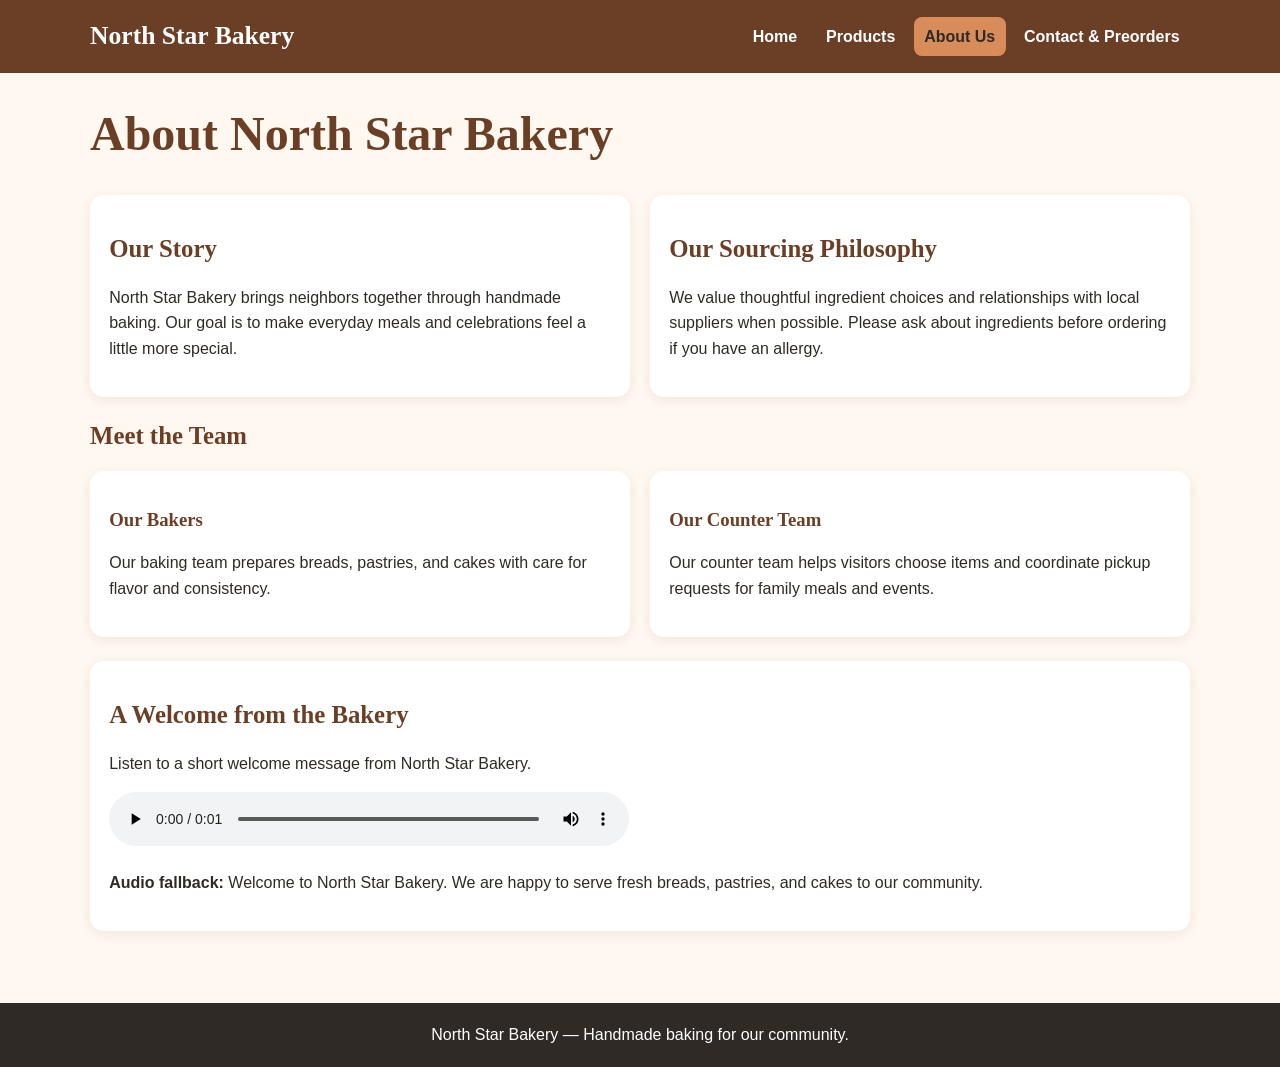
==== about.html @ ee26f446 "Add files via upload" ====
<!DOCTYPE html>
<html lang="en">
<head>
  <meta charset="UTF-8">
  <meta name="viewport" content="width=device-width, initial-scale=1">
  <title>About Us | North Star Bakery</title>
  <link rel="stylesheet" href="style.css">
</head>
<body>

<a class="skip-link" href="#main-content">Skip to main content</a>
<header class="site-header">
  <div class="header-inner">
    <p class="brand">North Star Bakery</p>
    <nav aria-label="Main navigation">
      <ul>
        <li><a href="index.html">Home</a></li>
<li><a href="products.html">Products</a></li>
<li><a href="about.html" aria-current="page">About Us</a></li>
<li><a href="contact.html">Contact & Preorders</a></li>
      </ul>
    </nav>
  </div>
</header>

<main id="main-content">
  <h1>About North Star Bakery</h1>

  <section class="two-column">
    <div class="card">
      <h2>Our Story</h2>
      <p>North Star Bakery brings neighbors together through handmade baking. Our goal is to make everyday meals and celebrations feel a little more special.</p>
    </div>
    <div class="card">
      <h2>Our Sourcing Philosophy</h2>
      <p>We value thoughtful ingredient choices and relationships with local suppliers when possible. Please ask about ingredients before ordering if you have an allergy.</p>
    </div>
  </section>

  <section>
    <h2>Meet the Team</h2>
    <div class="team-row">
      <article class="card">
        <h3>Our Bakers</h3>
        <p>Our baking team prepares breads, pastries, and cakes with care for flavor and consistency.</p>
      </article>
      <article class="card">
        <h3>Our Counter Team</h3>
        <p>Our counter team helps visitors choose items and coordinate pickup requests for family meals and events.</p>
      </article>
    </div>
  </section>

  <section class="card">
    <h2>A Welcome from the Bakery</h2>
    <p>Listen to a short welcome message from North Star Bakery.</p>
    <audio controls preload="metadata">
      <source src="media/bakery-welcome_c.mp3" type="audio/mpeg">
      Your browser does not support audio playback.
      <a href="media/bakery-welcome_c.mp3">Download the bakery welcome audio.</a>
    </audio>
    <p><strong>Audio fallback:</strong> Welcome to North Star Bakery. We are happy to serve fresh breads, pastries, and cakes to our community.</p>
  </section>
</main>

<footer class="site-footer">
  <p>North Star Bakery — Handmade baking for our community.</p>
</footer>

</body>
</html>
---- style.css ----
:root {
  --cream: #FFF8F0;
  --brown: #6B3E26;
  --peach: #D88C5A;
  --charcoal: #2F2A26;
}

* { box-sizing: border-box; }

html { scroll-behavior: smooth; }

body {
  margin: 0;
  background: var(--cream);
  color: var(--charcoal);
  font-family: Arial, Helvetica, sans-serif;
  line-height: 1.6;
}

img {
  max-width: 100%;
  height: auto;
  border-radius: 12px;
  display: block;
}

a { color: var(--brown); }

a:focus, button:focus, input:focus, select:focus, textarea:focus {
  outline: 3px solid var(--peach);
  outline-offset: 3px;
}

.skip-link {
  position: absolute;
  left: -9999px;
  top: 0;
  background: var(--charcoal);
  color: white;
  padding: .75rem 1rem;
  z-index: 1000;
}

.skip-link:focus { left: .75rem; top: .75rem; }

.site-header {
  background: var(--brown);
  color: white;
  padding: 1rem;
}

.header-inner {
  max-width: 1100px;
  margin: 0 auto;
  display: flex;
  flex-direction: column;
  gap: .8rem;
}

.brand {
  margin: 0;
  font-family: Georgia, "Times New Roman", serif;
  font-size: 1.6rem;
  font-weight: 700;
}

nav ul {
  list-style: none;
  margin: 0;
  padding: 0;
  display: flex;
  flex-direction: column;
  gap: .5rem;
}

nav a {
  color: white;
  text-decoration: none;
  font-weight: 700;
  padding: .4rem .65rem;
  border-radius: 8px;
  display: inline-block;
}

nav a:hover,
nav a[aria-current="page"] {
  background: var(--peach);
  color: var(--charcoal);
}

main {
  width: min(92%, 1100px);
  margin: 0 auto;
  padding: 2rem 0 3rem;
}

h1, h2, h3 {
  font-family: Georgia, "Times New Roman", serif;
  color: var(--brown);
  line-height: 1.2;
}

h1 { font-size: 2.2rem; margin-top: 0; }
h2 { font-size: 1.55rem; }

.hero,
.two-column,
.card-row,
.team-row {
  display: flex;
  flex-direction: column;
  gap: 1.25rem;
}

.hero {
  background: white;
  padding: 1.25rem;
  border-radius: 16px;
  border-left: 6px solid var(--peach);
  margin-bottom: 1.5rem;
}

.hero > * { flex: 1; }

section {
  margin: 1.5rem 0;
}

.card {
  background: white;
  padding: 1.2rem;
  border-radius: 14px;
  box-shadow: 0 3px 12px rgba(47, 42, 38, .08);
  flex: 1;
}

.cta {
  display: inline-block;
  background: var(--peach);
  color: var(--charcoal);
  text-decoration: none;
  font-weight: 700;
  padding: .7rem 1rem;
  border-radius: 10px;
  margin-top: .5rem;
}

figure { margin: 0; }
figcaption { margin-top: .5rem; font-size: .95rem; }

address { font-style: normal; }

form {
  background: white;
  padding: 1.25rem;
  border-radius: 14px;
}

fieldset {
  border: 2px solid var(--peach);
  border-radius: 10px;
  margin: 0 0 1rem;
  padding: 1rem;
}

legend {
  font-family: Georgia, "Times New Roman", serif;
  font-weight: 700;
  color: var(--brown);
}

label { font-weight: 700; }

input, select, textarea {
  width: 100%;
  max-width: 100%;
  padding: .7rem;
  border: 1px solid #8f8177;
  border-radius: 7px;
  font: inherit;
  margin-top: .25rem;
}

button {
  background: var(--brown);
  color: white;
  border: 0;
  border-radius: 9px;
  padding: .8rem 1.1rem;
  font: inherit;
  font-weight: 700;
  cursor: pointer;
}

button:hover { background: var(--charcoal); }

.notice {
  background: #fff;
  border-left: 5px solid var(--peach);
  padding: 1rem;
  border-radius: 8px;
}

.site-footer {
  background: var(--charcoal);
  color: white;
  padding: 1.2rem;
  text-align: center;
}

.site-footer p { margin: 0; }

audio { width: 100%; max-width: 520px; }

/* Larger-screen layout */
@media (min-width: 760px) {
  .header-inner {
    flex-direction: row;
    align-items: center;
    justify-content: space-between;
  }

  nav ul {
    flex-direction: row;
    flex-wrap: wrap;
  }

  .hero,
  .two-column,
  .card-row,
  .team-row {
    flex-direction: row;
    align-items: flex-start;
  }

  .hero { padding: 2rem; }
  h1 { font-size: 3rem; }
}
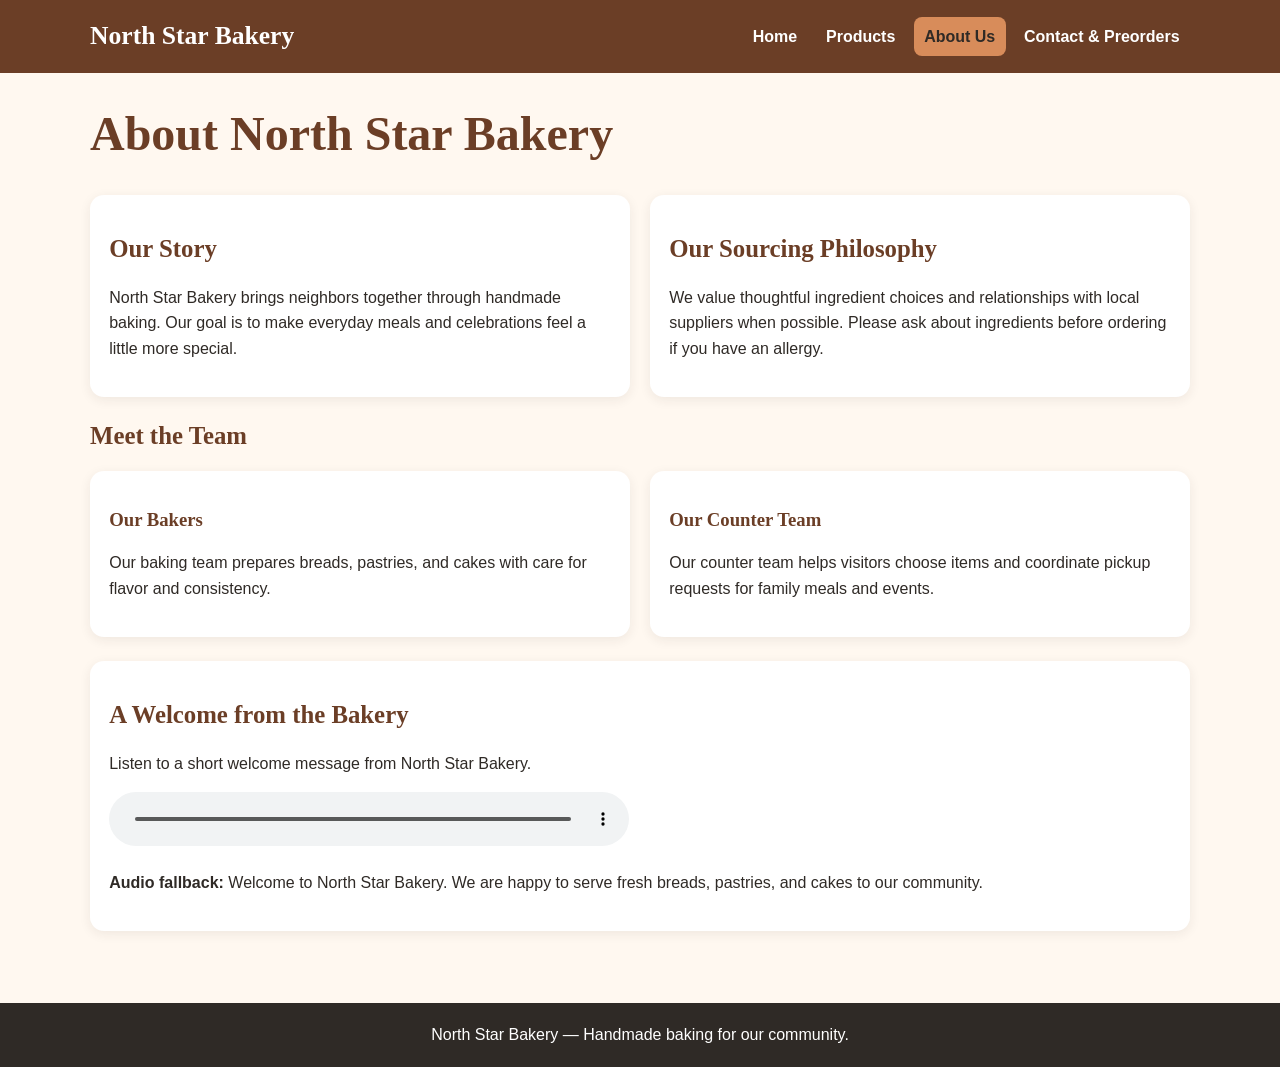
==== commit c1565bd5: "Add files via upload" ====
--- a/about.html
+++ b/about.html
@@ -5,6 +5,7 @@
   <meta name="viewport" content="width=device-width, initial-scale=1">
   <title>About Us | North Star Bakery</title>
   <link rel="stylesheet" href="style.css">
+  <script src="script.js" defer></script>
 </head>
 <body>
 
--- a/style.css
+++ b/style.css
@@ -235,4 +235,58 @@
 
   .hero { padding: 2rem; }
   h1 { font-size: 3rem; }
-}+}
+
+/* Touchstone 4 interactivity */
+.favorites-panel {
+  background: white;
+  border: 2px solid var(--peach);
+  border-radius: 14px;
+  padding: 1rem 1.2rem;
+  margin-bottom: 1.5rem;
+}
+
+.favorite-button {
+  width: 100%;
+  margin-top: 1rem;
+  background: var(--cream);
+  color: var(--brown);
+  border: 2px solid var(--peach);
+}
+
+.favorite-button.is-favorite {
+  background: var(--peach);
+  color: var(--charcoal);
+}
+
+.field-error {
+  display: block;
+  color: #8b1e1e;
+  font-weight: 700;
+  margin-top: .35rem;
+}
+
+[aria-invalid="true"] {
+  border: 2px solid #8b1e1e;
+  background: #fff7f7;
+}
+
+.form-status,
+.storage-notice {
+  margin-top: 1rem;
+  padding: .8rem 1rem;
+  border-radius: 8px;
+  font-weight: 700;
+}
+
+.error-status {
+  background: #fff0f0;
+  color: #8b1e1e;
+}
+
+.success-status,
+.storage-notice {
+  background: #f6eadf;
+  color: var(--brown);
+  border-left: 5px solid var(--peach);
+}
